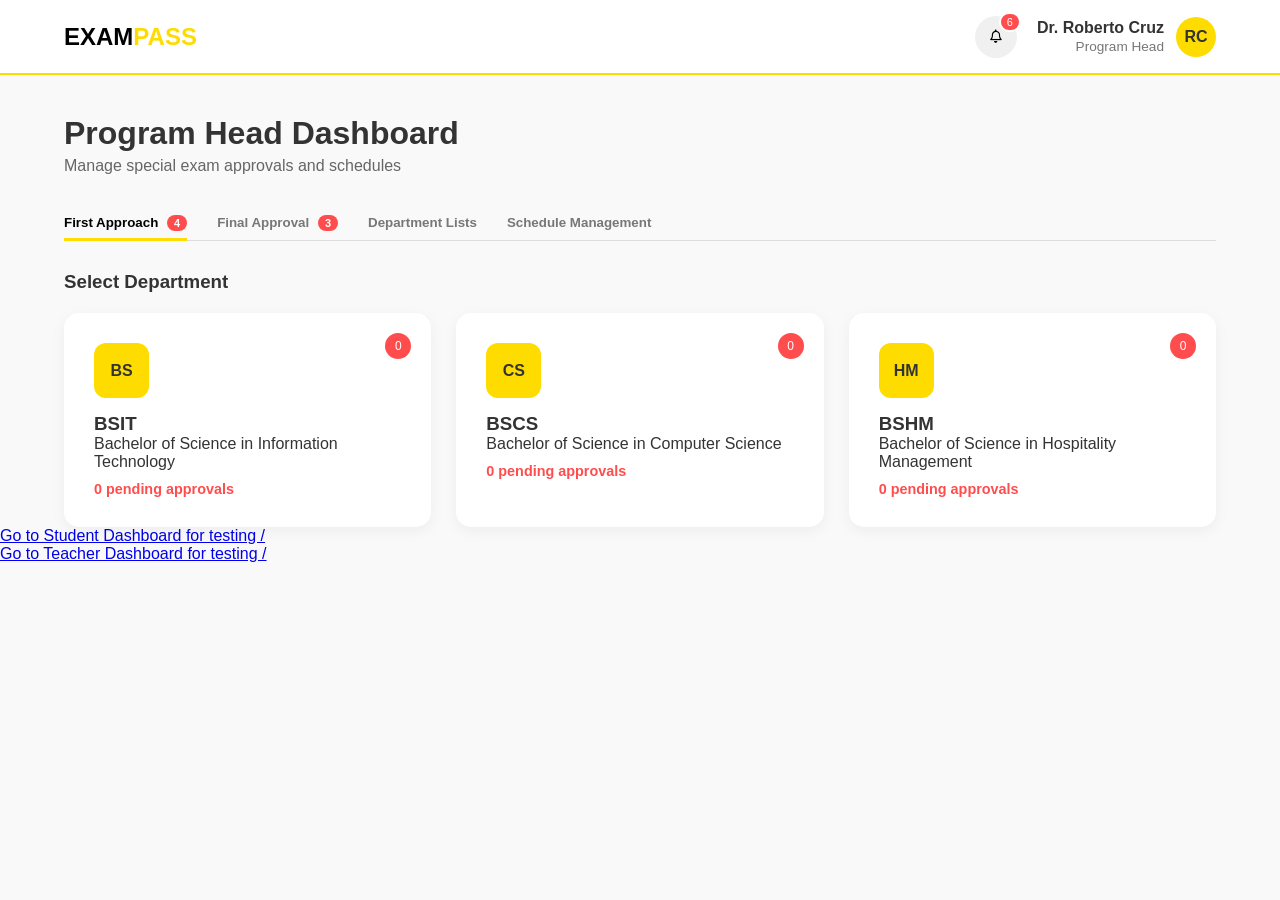
==== program-head-dashboard.html @ d42b8691 "head dashboard added and excel  import" ====
<!DOCTYPE html>
<html lang="en">
<head>
    <meta charset="UTF-8">
    <meta name="viewport" content="width=device-width, initial-scale=1.0">
    <title>ExamPass | Program Head</title>
    <link rel="stylesheet" href="https://cdnjs.cloudflare.com/ajax/libs/font-awesome/6.4.0/css/all.min.css">
    <link rel="stylesheet" href="program-head-dashboard.css">
    <script src="https://cdn.sheetjs.com/xlsx-latest/package/dist/xlsx.full.min.js"></script>
</head>
<body>
    <nav class="navbar">
        <div class="nav-container">
            <div class="logo">
                <span class="logo-text">EXAM<span class="highlight">PASS</span></span>
            </div>
            <div class="nav-actions">
                <button class="notif-btn" onclick="toggleNotifs()">
                    <i class="fa-regular fa-bell"></i>
                    <span class="notif-badge">6</span>
                </button>
                
                <div id="notifDropdown" class="notif-dropdown hidden">
                    <div class="notif-header">
                        <h3>Notifications</h3>
                        <p>6 new notifications</p>
                    </div>
                    <div class="notif-list">
                        <div class="notif-item">
                            <div class="notif-icon first-app"><i class="fa-regular fa-clipboard"></i></div>
                            <div class="notif-info">
                                <strong>First Approval Request</strong>
                                <p>Juan Dela Cruz - Mathematics 101</p>
                                <span>30 mins ago</span>
                            </div>
                        </div>
                    </div>
                    <div class="notif-footer"><a href="#">View all</a></div>
                </div>

                <div class="user-profile">
                    <div class="user-details">
                        <span class="user-name">Dr. Roberto Cruz</span>
                        <span class="user-role">Program Head</span>
                    </div>
                    <div class="avatar">RC</div>
                </div>
            </div>
        </div>
    </nav>

    <main class="container">
        <header class="page-header">
            <h1>Program Head Dashboard</h1>
            <p class="sub-title">Manage special exam approvals and schedules</p>
        </header>

        <div class="tabs">
            <button id="tabFirst" class="tab-link active" onclick="switchTab('first')">First Approach <span class="count">4</span></button>
            <button id="tabFinal" class="tab-link" onclick="switchTab('final')">Final Approval <span class="count">3</span></button>
            <button id="tabDept" class="tab-link" onclick="switchTab('dept')">Department Lists</button>
            <button id="tabSched" class="tab-link" onclick="switchTab('sched')">Schedule Management</button>
        </div>

        <section id="deptGrid">
            <h3 class="section-title">Select Department</h3>
            <div id="gridContent" class="dashboard-grid"></div>
        </section>

        <section id="appView" class="hidden">
            <div class="view-header">
                <button class="btn-back" onclick="closeDept()"><i class="fa-solid fa-arrow-left"></i> Back</button>
                <h2 id="currentDeptTitle">BSIT - Applications</h2>
            </div>
            <table class="data-table">
                <thead>
                    <tr>
                        <th>Student Name</th>
                        <th>Subject</th>
                        <th>Teacher</th>
                        <th>Date</th>
                        <th>Actions</th>
                    </tr>
                </thead>
                <tbody id="appTableBody"></tbody>
            </table>
        </section>

        <section id="termSelection" class="hidden">
            <h3 class="section-title">Select Academic Term</h3>
            <div class="dashboard-grid">
                <div class="dept-card term-card" onclick="openMasterList('Prelim')">
                    <div class="dept-icon"><i class="fa-solid fa-file-invoice"></i></div>
                    <h3>Prelim</h3>
                    <p>View completed applications for Prelims</p>
                </div>
                <div class="dept-card term-card" onclick="openMasterList('Mid-term')">
                    <div class="dept-icon"><i class="fa-solid fa-file-circle-check"></i></div>
                    <h3>Mid-term</h3>
                    <p>View completed applications for Mid-terms</p>
                </div>
                <div class="dept-card term-card" onclick="openMasterList('Pre-final')">
                    <div class="dept-icon"><i class="fa-solid fa-file-signature"></i></div>
                    <h3>Pre-final</h3>
                    <p>View completed applications for Pre-finals</p>
                </div>
                <div class="dept-card term-card" onclick="openMasterList('Finals')">
                    <div class="dept-icon"><i class="fa-solid fa-graduation-cap"></i></div>
                    <h3>Finals</h3>
                    <p>View completed applications for Finals</p>
                </div>
            </div>
        </section>
<section id="masterListView" class="hidden">
    <div class="view-header">
        <button class="btn-back" onclick="backToTerms()"><i class="fa-solid fa-arrow-left"></i> Back</button>
        <div class="header-flex">
            <div>
                <h2 id="masterListTitle">Prelim - Completed Applications</h2>
                <div class="deadline-notice danger">
                    <i class="fa-solid fa-circle-exclamation"></i>
                    <span>Deadline of submission for the list of students who will take the special exam: <strong>March 15, 2026</strong></span>
                </div>
            </div>
            <button class="btn-excel-export" onclick="exportMasterListToExcel()">
                <i class="fa-solid fa-file-excel"></i> Export All to Excel
            </button>
        </div>
    </div>

    <div class="sub-feature-tabs">
        <button class="sub-tab active" onclick="showMasterFeature('paid', this)">Paid Special Exam</button>
        <button class="sub-tab" onclick="showMasterFeature('summary', this)">Summary</button>
        <button class="sub-tab" onclick="showMasterFeature('waived', this)">Waived Fee (Valid Reason)</button>
    </div>

    <div id="featurePaid" class="feature-view">
        <table class="data-table master-table" id="paidTable">
            <thead>
                <tr>
                    <th>Date Applied</th>
                    <th>Student Name</th>
                    <th>Section</th>
                    <th>Subject / Course Title</th>
                    <th>Subject Code</th>
                    <th>Program / Strand</th>
                </tr>
            </thead>
            <tbody id="paidBody"></tbody>
        </table>
    </div>

    <div id="featureSummary" class="feature-view hidden">
        <table class="data-table" id="summaryTable">
            <thead>
                <tr>
                    <th>Subject Code</th>
                    <th>Subject / Course</th>
                    <th>Count</th>
                </tr>
            </thead>
            <tbody id="summaryBody"></tbody>
        </table>
    </div>

    <div id="featureWaived" class="feature-view hidden">
        <table class="data-table" id="waivedTable">
            <thead>
                <tr>
                    <th>Date of Application</th>
                    <th>Student Name</th>
                    <th>Section</th>
                    <th>Course/Subject Title</th>
                    <th>Course/Subject Code</th>
                    <th>Program/Strand</th>
                    <th>Reason / Message</th>
                </tr>
            </thead>
            <tbody id="waivedBody"></tbody>
        </table>
    </div>
</section>

        <section id="schedMainView" class="hidden">
            <div class="view-header-row">
                <h2 class="section-title">Schedule Management</h2>
                <button class="btn-add-sched" onclick="showAddSchedForm()">
                    <i class="fa-solid fa-plus"></i> Add Special Exam Schedule
                </button>
            </div>
            
            <div class="recent-label-bar">
                <i class="fa-solid fa-clock-rotate-left"></i>
                <span>Recent Special Examination Schedules</span>
            </div>

            <div class="table-container">
                <table class="data-table" id="recentSchedTable">
                    <thead>
                        <tr>
                            <th>Exam Date</th>
                            <th>Subject</th>
                            <th>Venue</th>
                            <th>Proctor</th>
                            <th>Status</th>
                        </tr>
                    </thead>
                    <tbody id="recentSchedBody"></tbody>
                </table>
            </div>
        </section>

        <section id="scheduleFormView" class="hidden">
            <div class="view-header">
                <button class="btn-back" onclick="backToSchedMain()"><i class="fa-solid fa-arrow-left"></i> Back</button>
                <h2>New Special Exam Schedule</h2>
            </div>
            <div class="schedule-form-card">
                <div class="form-row">
                    <div class="form-group">
                        <label><i class="fa-solid fa-calendar-days"></i> Select Examination Date</label>
                        <input type="date" id="examDate" class="form-input">
                    </div>
                    <div class="form-group">
                        <label><i class="fa-solid fa-building"></i> Venue / Room</label>
                        <input type="text" id="examVenue" class="form-input" placeholder="e.g. Comp Lab 2">
                    </div>
                </div>
                <div class="form-row">
                    <div class="form-group">
                        <label><i class="fa-solid fa-clock"></i> Start Time</label>
                        <input type="time" class="form-input">
                    </div>
                    <div class="form-group">
                        <label><i class="fa-solid fa-hourglass-end"></i> End Time</label>
                        <input type="time" class="form-input">
                    </div>
                </div>
                <div class="form-group">
                    <label><i class="fa-solid fa-users"></i> Assigned Proctor</label>
                    <select class="form-input">
                        <option>Select Teacher...</option>
                        <option>Prof. Rodriguez</option>
                        <option>Prof. Garcia</option>
                        <option>Prof. Santos</option>
                    </select>
                </div>
                <button class="btn-save-sched" onclick="saveSchedule()">
                    <i class="fa-solid fa-floppy-disk"></i> Confirm and Post Schedule
                </button>
            </div>
        </section>
    </main>

    <div id="rejectModal" class="modal-overlay hidden">
        <div class="modal-content">
            <h3>Reason for Rejection</h3>
            <textarea id="rejectReasonInput" placeholder="Type reason here..."></textarea>
            <div class="modal-actions">
                <button class="btn-cancel" onclick="closeRejectModal()">Cancel</button>
                <button class="btn-submit-reject" onclick="confirmReject()">Submit Reject</button>
            </div>
        </div>
    </div>

    <div id="detailsModal" class="modal-overlay hidden">
        <div class="modal-content detail-card">
            <h3 id="detailTitle">Schedule Details</h3>
            <div class="detail-body" id="detailBodyContent"></div>
            <div class="modal-actions">
                <button class="btn-cancel" onclick="closeDetailsModal()">Close</button>
            </div>
        </div>
    </div>

 <a href="student-dashboard.html">Go to Student Dashboard for testing /</a>
 <br/>
  <a href="teacher-dashboard.html">Go to Teacher Dashboard for testing /</a>

    <script src="program-head-dashboard.js"></script>


</body>
</html>
---- program-head-dashboard.css ----
/* --- Global Styles & 5% Margin --- */
* { 
    margin: 0; 
    padding: 0; 
    box-sizing: border-box; 
    font-family: 'Segoe UI', Tahoma, Geneva, Verdana, sans-serif; 
}

body { 
    background-color: #f9f9f9; 
    color: #333; 
}

.nav-container, .container {
    padding: 0 5% !important;
    width: 100%;
}

/* --- Navbar & Notifications --- */
.navbar {
    height: 75px;
    background: #fff;
    display: flex;
    align-items: center;
    border-bottom: 2px solid #fedc00;
}

.nav-container {
    display: flex;
    justify-content: space-between;
    align-items: center;
}

.nav-actions { 
    display: flex; 
    align-items: center; 
    gap: 20px; 
    position: relative; /* Anchor for dropdown */
}

.notif-btn {
    position: relative;
    background: #f0f0f0;
    border: none;
    width: 42px; 
    height: 42px;
    border-radius: 50%;
    cursor: pointer;
}

.notif-badge {
    position: absolute;
    top: -4px; 
    right: -4px;
    background: #ff4d4d;
    color: white;
    font-size: 11px;
    padding: 2px 6px;
    border-radius: 10px;
    border: 2px solid white;
}

/* Notif Dropdown */
.notif-dropdown {
    position: absolute;
    top: 60px;
    right: 0;
    width: 350px;
    background: white;
    border-radius: 15px;
    box-shadow: 0 10px 25px rgba(0,0,0,0.15);
    z-index: 3000;
    overflow: hidden;
}

.notif-header {
    background: #fedc00; 
    padding: 15px 20px;
}
.notif-header h3 { font-size: 1.1rem; margin: 0; }
.notif-header p { font-size: 0.8rem; opacity: 0.8; }

.notif-list { max-height: 400px; overflow-y: auto; }

.notif-item {
    display: flex;
    gap: 15px;
    padding: 15px 20px;
    border-bottom: 1px solid #f0f0f0;
    transition: 0.2s;
    cursor: pointer;
}
.notif-item:hover { background: #fafafa; }

.notif-icon {
    width: 40px; height: 40px;
    border-radius: 50%;
    display: flex; align-items: center; justify-content: center;
    flex-shrink: 0;
}
.first-app { background: #fff8e1; color: #ffa000; }
.final-app { background: #e8f5e9; color: #4caf50; }

.notif-info strong { display: block; font-size: 0.9rem; }
.notif-info p { font-size: 0.85rem; color: #666; margin: 3px 0; }
.notif-info span { font-size: 0.75rem; color: #999; }

.notif-footer {
    padding: 15px;
    text-align: center;
    border-top: 1px solid #f0f0f0;
}
.notif-footer a {
    color: #ffa000;
    text-decoration: none;
    font-weight: 600;
    font-size: 0.9rem;
}

/* User Profile */
.user-profile { display: flex; align-items: center; gap: 12px; }
.user-details { text-align: right; }
.user-name { font-weight: 700; display: block; }
.user-role { font-size: 0.85rem; color: #777; }
.avatar {
    background: #fedc00;
    width: 40px; height: 40px;
    border-radius: 50%;
    display: flex; align-items: center; justify-content: center;
    font-weight: bold;
}

/* --- Dashboard Header & Tabs --- */
.page-header { margin-top: 40px; }
.sub-title { color: #666; margin-top: 5px; }

.tabs { 
    display: flex; 
    gap: 30px; 
    margin: 30px 0; 
    border-bottom: 1px solid #ddd; 
}

.tab-link {
    padding: 10px 0; 
    background: none; 
    border: none; 
    cursor: pointer;
    font-weight: 600; 
    color: #777; 
    position: relative;
}

.tab-link.active { color: #000; }
.tab-link.active::after {
    content: ''; 
    position: absolute; 
    bottom: -1px; 
    left: 0;
    width: 100%; 
    height: 3px; 
    background: #fedc00;
}

.count { 
    background: #ff4d4d; 
    color: white; 
    padding: 2px 7px; 
    border-radius: 12px; 
    font-size: 11px; 
    margin-left: 5px; 
}

/* --- Dept Grid --- */
.section-title { margin-bottom: 20px; }
.dashboard-grid { 
    display: grid; 
    grid-template-columns: repeat(auto-fit, minmax(280px, 1fr)); 
    gap: 25px; 
}

.dept-card {
    background: white; 
    padding: 30px; 
    border-radius: 15px; 
    cursor: pointer;
    position: relative; 
    box-shadow: 0 4px 15px rgba(0,0,0,0.05); 
    transition: 0.3s;
}

.dept-card:hover { transform: translateY(-5px); }

.card-badge {
    position: absolute; 
    top: 20px; 
    right: 20px;
    background: #ff4d4d; 
    color: white; 
    width: 26px; 
    height: 26px;
    border-radius: 50%; 
    display: flex; 
    align-items: center; 
    justify-content: center; 
    font-size: 12px;
}

.dept-icon { 
    background: #fedc00; 
    width: 55px; 
    height: 55px; 
    border-radius: 12px; 
    display: flex; 
    align-items: center; 
    justify-content: center; 
    font-weight: 800; 
    margin-bottom: 15px; 
}

.pending-tag { 
    color: #ff4d4d; 
    font-weight: 600; 
    font-size: 0.9rem; 
    display: block; 
    margin-top: 10px; 
}

/* --- Table View --- */
.view-header { display: flex; align-items: center; margin-bottom: 25px; gap: 15px; }

.btn-back {
    background: white; 
    border: 1px solid #ddd; 
    padding: 10px 18px;
    border-radius: 8px; 
    cursor: pointer; 
    font-weight: 500;
}

.data-table { 
    width: 100%; 
    border-collapse: collapse; 
    background: white; 
    border-radius: 15px; 
    overflow: hidden; 
}

.data-table th, .data-table td { 
    padding: 20px; 
    text-align: left; 
    border-bottom: 1px solid #f0f0f0; 
}

.btn-approve { 
    background: #fedc00; 
    border: none; 
    padding: 10px 22px; 
    border-radius: 10px; 
    font-weight: bold; 
    cursor: pointer; 
}

.btn-reject { 
    background: white; 
    border: 1px solid #ccc; 
    padding: 10px 22px; 
    border-radius: 10px; 
    cursor: pointer; 
    margin-left: 8px;
}

/* --- Rejection Modal --- */
.modal-overlay {
    position: fixed; 
    top: 0; left: 0; 
    width: 100%; height: 100%;
    background: rgba(0,0,0,0.4); 
    display: flex; 
    align-items: center; 
    justify-content: center; 
    z-index: 4000;
}

.modal-content { 
    background: white; 
    padding: 35px; 
    border-radius: 25px; 
    width: 450px; 
}

.modal-content h3 { margin-bottom: 10px; }
.modal-content p { color: #666; font-size: 0.95rem; }

.modal-content textarea {
    width: 100%; 
    height: 120px; 
    margin: 20px 0; 
    padding: 15px;
    border: 1px solid #ddd; 
    border-radius: 12px; 
    resize: none; 
    font-size: 1rem;
}

.modal-actions { display: flex; gap: 15px; }

.btn-submit-reject { 
    background: #e74c3c; 
    color: white; 
    border: none; 
    padding: 12px 25px; 
    border-radius: 10px; 
    font-weight: 600; 
    cursor: pointer; 
}

.btn-cancel { 
    background: #f0f0f0; 
    border: none; 
    padding: 12px 25px; 
    border-radius: 10px; 
    cursor: pointer; 
}
/* Keep all your existing CSS and add these specific classes */

.btn-final-approve { 
    background: #2ecc71; /* Green for Final */
    color: white; 
    border: none; 
    padding: 10px 22px; 
    border-radius: 10px; 
    font-weight: bold; 
    cursor: pointer; 
}

/* =========================================
   CORE & BRANDING
   ========================================= */

/* Ensure the logo is always Black/Yellow */
.logo-text { font-size: 1.5rem; font-weight: 800; color: #000; }
.logo-text .highlight { color: #fedc00; }

/* --- Utility --- */
.hidden { display: none !important; }

.header-flex {
    display: flex;
    justify-content: space-between;
    align-items: center;
    width: 100%;
}

/* =========================================
   DEPARTMENT & TERM CARDS
   ========================================= */
.term-card .dept-icon {
    background: #f3f4f6;
    color: #34495e;
}

.term-card:hover .dept-icon {
    background: #fedc00; /* Match your brand */
    color: #000;
}

.dept-tag {
    background: #e8f0fe;
    color: #1a73e8;
    padding: 4px 8px;
    border-radius: 4px;
    font-size: 0.8rem;
    font-weight: bold;
}

/* =========================================
   MASTER LIST SUB-FEATURE TABS
   ========================================= */
.sub-feature-tabs {
    display: flex;
    gap: 10px;
    margin: 20px 0;
    border-bottom: 2px solid #eee;
    padding-bottom: 0;
}

.sub-tab {
    padding: 12px 25px;
    border: none;
    background: none;
    font-weight: 700;
    font-size: 0.85rem;
    color: #777;
    cursor: pointer;
    transition: all 0.3s ease;
    border-bottom: 3px solid transparent;
    text-transform: uppercase;
}

.sub-tab:hover {
    color: #000;
}

.sub-tab.active {
    color: #000;
    border-bottom: 3px solid #fedc00; /* Yellow accent for active sheet */
}

/* =========================================
   DEADLINE & NOTICES
   ========================================= */
.deadline-notice {
    display: flex;
    align-items: center;
    gap: 10px;
    background: #fff5f5;
    border-left: 4px solid #e74c3c;
    padding: 12px 20px;
    margin-top: 10px;
    border-radius: 8px;
    color: #c0392b;
    font-size: 0.95rem;
    box-shadow: 0 2px 8px rgba(231, 76, 60, 0.1);
}

.deadline-notice i {
    font-size: 1.1rem;
}

.deadline-notice strong {
    text-decoration: underline;
}

/* =========================================
   EXPORT & BUTTONS
   ========================================= */
.btn-excel-export {
    background: #27ae60; /* Professional Excel Green */
    color: white;
    border: none;
    padding: 12px 25px;
    border-radius: 10px;
    font-weight: 700;
    cursor: pointer;
    display: flex;
    align-items: center;
    gap: 10px;
    transition: all 0.3s ease;
    box-shadow: 0 4px 6px rgba(39, 174, 96, 0.2);
}

.btn-excel-export:hover {
    background: #219150;
    transform: translateY(-2px);
    box-shadow: 0 6px 12px rgba(39, 174, 96, 0.3);
}

/* =========================================
   SCHEDULE MANAGEMENT
   ========================================= */
.view-header-row {
    display: flex;
    justify-content: space-between;
    align-items: center;
    margin-bottom: 25px;
    padding-bottom: 15px;
    border-bottom: 1px solid #eee;
}

.btn-add-sched {
    background: #000;
    color: #fedc00;
    padding: 12px 24px;
    border-radius: 12px;
    font-weight: 700;
    border: none;
    cursor: pointer;
    display: flex;
    align-items: center;
    gap: 10px;
}

/* Label bar for Recent Schedules */
.recent-label-bar {
    display: flex;
    align-items: center;
    gap: 10px;
    background: #f8f9fa;
    padding: 10px 15px;
    border-radius: 8px 8px 0 0;
    border-bottom: 2px solid #fedc00;
    margin-top: 10px;
    color: #555;
    font-size: 0.85rem;
    font-weight: 600;
    text-transform: uppercase;
}

/* =========================================
   TABLES & BADGES
   ========================================= */
.status-badge {
    background: #e8f5e9;
    color: #2e7d32;
    padding: 6px 14px;
    border-radius: 20px;
    font-size: 0.8rem;
    font-weight: 700;
    text-transform: uppercase;
}

/* Ensure Waived Reason column looks readable */
#waivedTable td:last-child {
    font-style: italic;
    color: #555;
    max-width: 300px;
}

/* =========================================
   FORM & MODAL
   ========================================= */
.schedule-form-card {
    background: white;
    padding: 40px;
    border-radius: 20px;
    box-shadow: 0 10px 30px rgba(0,0,0,0.05);
    max-width: 800px;
    margin: 0 auto;
}

.form-row {
    display: grid;
    grid-template-columns: 1fr 1fr;
    gap: 25px;
    margin-bottom: 20px;
}

.form-input {
    width: 100%;
    padding: 14px 18px;
    border: 1.5px solid #e0e0e0;
    border-radius: 12px;
    background: #fdfdfd;
}

.form-input:focus {
    border-color: #fedc00;
    box-shadow: 0 0 0 4px rgba(254, 220, 0, 0.1);
}

.btn-save-sched {
    width: 100%;
    background: #000;
    color: #fedc00;
    padding: 18px;
    border-radius: 15px;
    font-weight: 800;
}

#waivedTable {
    width: 100%;
    border-collapse: collapse;
    table-layout: auto; /* Allows columns to adjust to the new 'Reason' text length */
}

#waivedTable th, #waivedTable td {
    padding: 12px;
    text-align: left;
    border-bottom: 1px solid #eee;
}
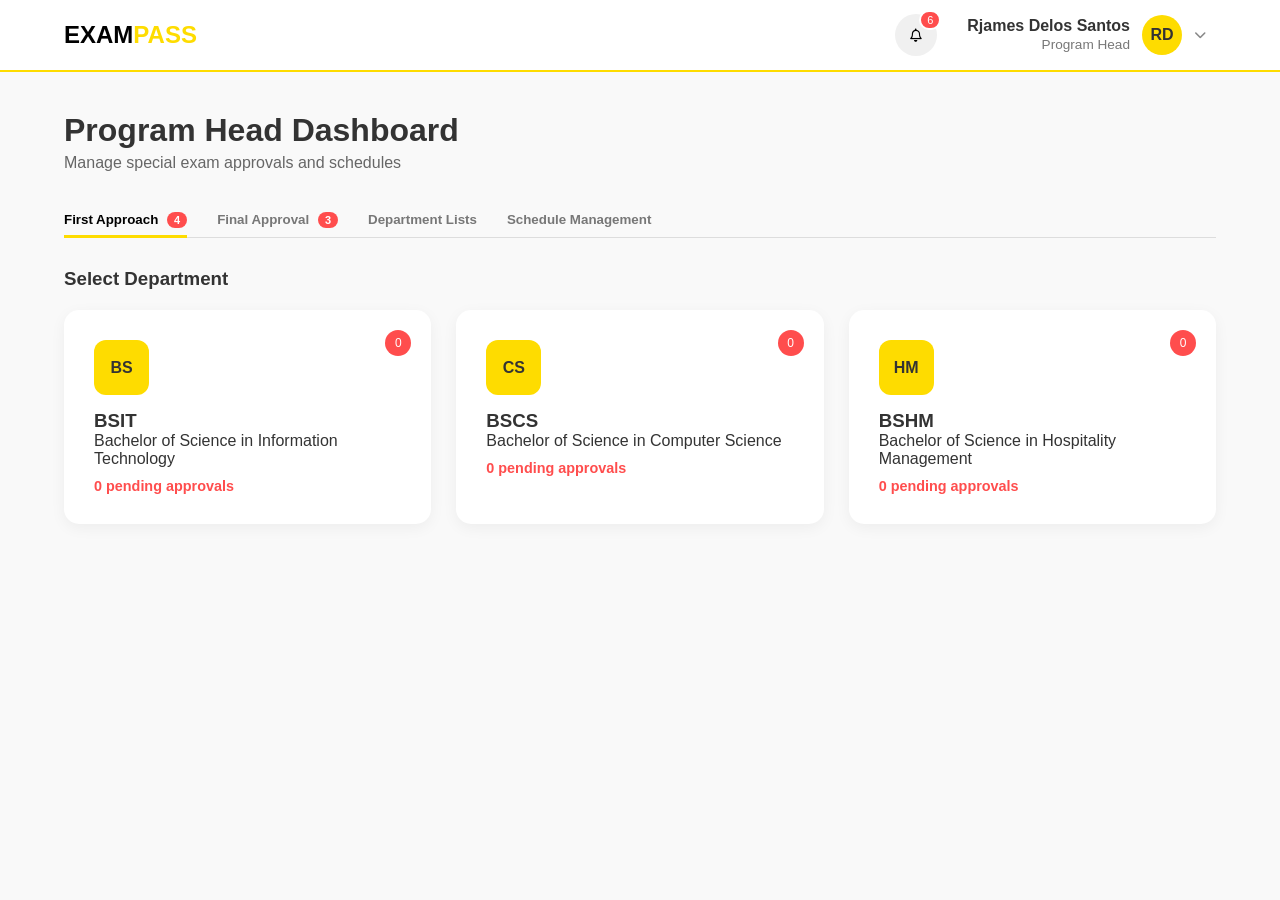
==== commit 8175e5a4: "admin ui added" ====
--- a/program-head-dashboard.html
+++ b/program-head-dashboard.html
@@ -38,15 +38,21 @@
                     <div class="notif-footer"><a href="#">View all</a></div>
                 </div>
 
-                <div class="user-profile">
+                 <div class="user-profile" id="userProfileBtn">
                     <div class="user-details">
-                        <span class="user-name">Dr. Roberto Cruz</span>
+                        <span class="user-name">Rjames Delos Santos</span>
                         <span class="user-role">Program Head</span>
                     </div>
-                    <div class="avatar">RC</div>
-                </div>
-            </div>
-        </div>
+                    <div class="avatar teacher-avatar">RD</div>
+                    <i class="fa-solid fa-chevron-down" style="font-size: 12px; color: #888;"></i>
+
+                    <div class="profile-dropdown hidden" id="profileDropdown">
+                        <ul>
+                            <li><a href="#"><i class="fa-solid fa-gear"></i> Settings</a></li>
+                            <li><a href="index.html" class="logout-link" onclick="logout()"><i class="fa-solid fa-arrow-right-from-bracket"></i> Sign Out</a></li>
+                        </ul>
+                    </div>
+                </div>
     </nav>
 
     <main class="container">
@@ -273,10 +279,6 @@
         </div>
     </div>
 
- <a href="student-dashboard.html">Go to Student Dashboard for testing /</a>
- <br/>
-  <a href="teacher-dashboard.html">Go to Teacher Dashboard for testing /</a>
-
     <script src="program-head-dashboard.js"></script>
 
 
--- a/program-head-dashboard.css
+++ b/program-head-dashboard.css
@@ -18,7 +18,7 @@
 
 /* --- Navbar & Notifications --- */
 .navbar {
-    height: 75px;
+    height: 72px;
     background: #fff;
     display: flex;
     align-items: center;
@@ -118,7 +118,72 @@
 }
 
 /* User Profile */
-.user-profile { display: flex; align-items: center; gap: 12px; }
+/* Container for positioning */
+.user-profile {
+    position: relative;
+    display: flex;
+    align-items: center;
+    gap: 12px;
+    padding: 5px 10px;
+    border-radius: 50px;
+    transition: background 0.2s;
+    cursor: pointer;
+}
+
+/* The Floating Dropdown Card */
+.profile-dropdown {
+    position: absolute;
+    top: calc(100% + 10px); /* Space below the profile */
+    right: 0;
+    width: 180px;
+    background: white;
+    border-radius: 12px; /* Rounded corners like your image */
+    box-shadow: 0 10px 25px rgba(0,0,0,0.1); /* Soft shadow */
+    padding: 8px;
+    z-index: 1000;
+    border: 1px solid rgba(0,0,0,0.05); /* Very light border */
+}
+
+/* Hide by default */
+.profile-dropdown.hidden {
+    display: none;
+}
+
+/* List Styling */
+.profile-dropdown ul {
+    list-style: none;
+    padding: 0;
+    margin: 0;
+}
+
+.profile-dropdown li a {
+    display: flex;
+    align-items: center;
+    gap: 12px;
+    padding: 10px 15px;
+    text-decoration: none;
+    color: #444;
+    font-size: 14px;
+    border-radius: 8px;
+    transition: background 0.2s;
+}
+
+.profile-dropdown li a:hover {
+    background-color: #f8f9fa;
+}
+
+/* Icon colors */
+.profile-dropdown i {
+    font-size: 16px;
+    color: #666;
+    width: 20px; /* Keeps text aligned */
+}
+
+/* Specific red color for Sign Out if desired */
+.logout-link:hover {
+    color: #d32f2f !important;
+}
+
 .user-details { text-align: right; }
 .user-name { font-weight: 700; display: block; }
 .user-role { font-size: 0.85rem; color: #777; }
